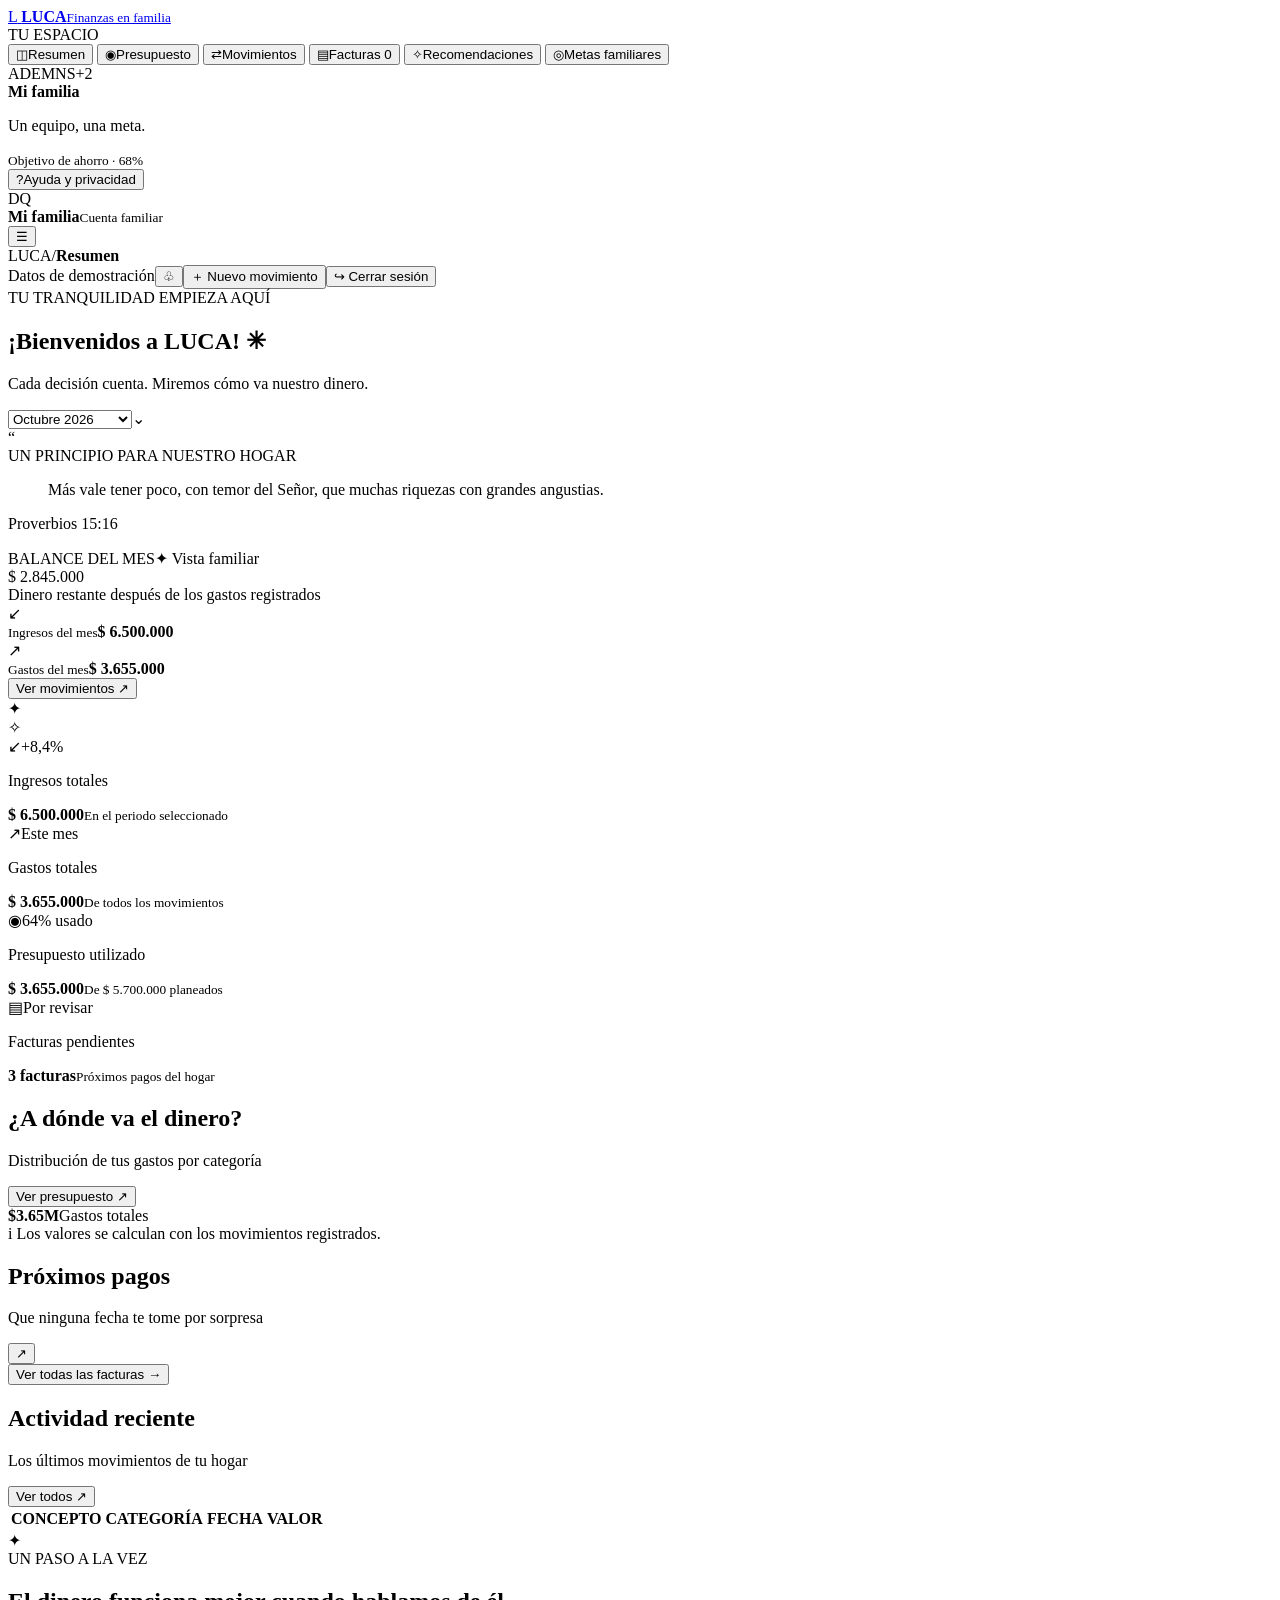
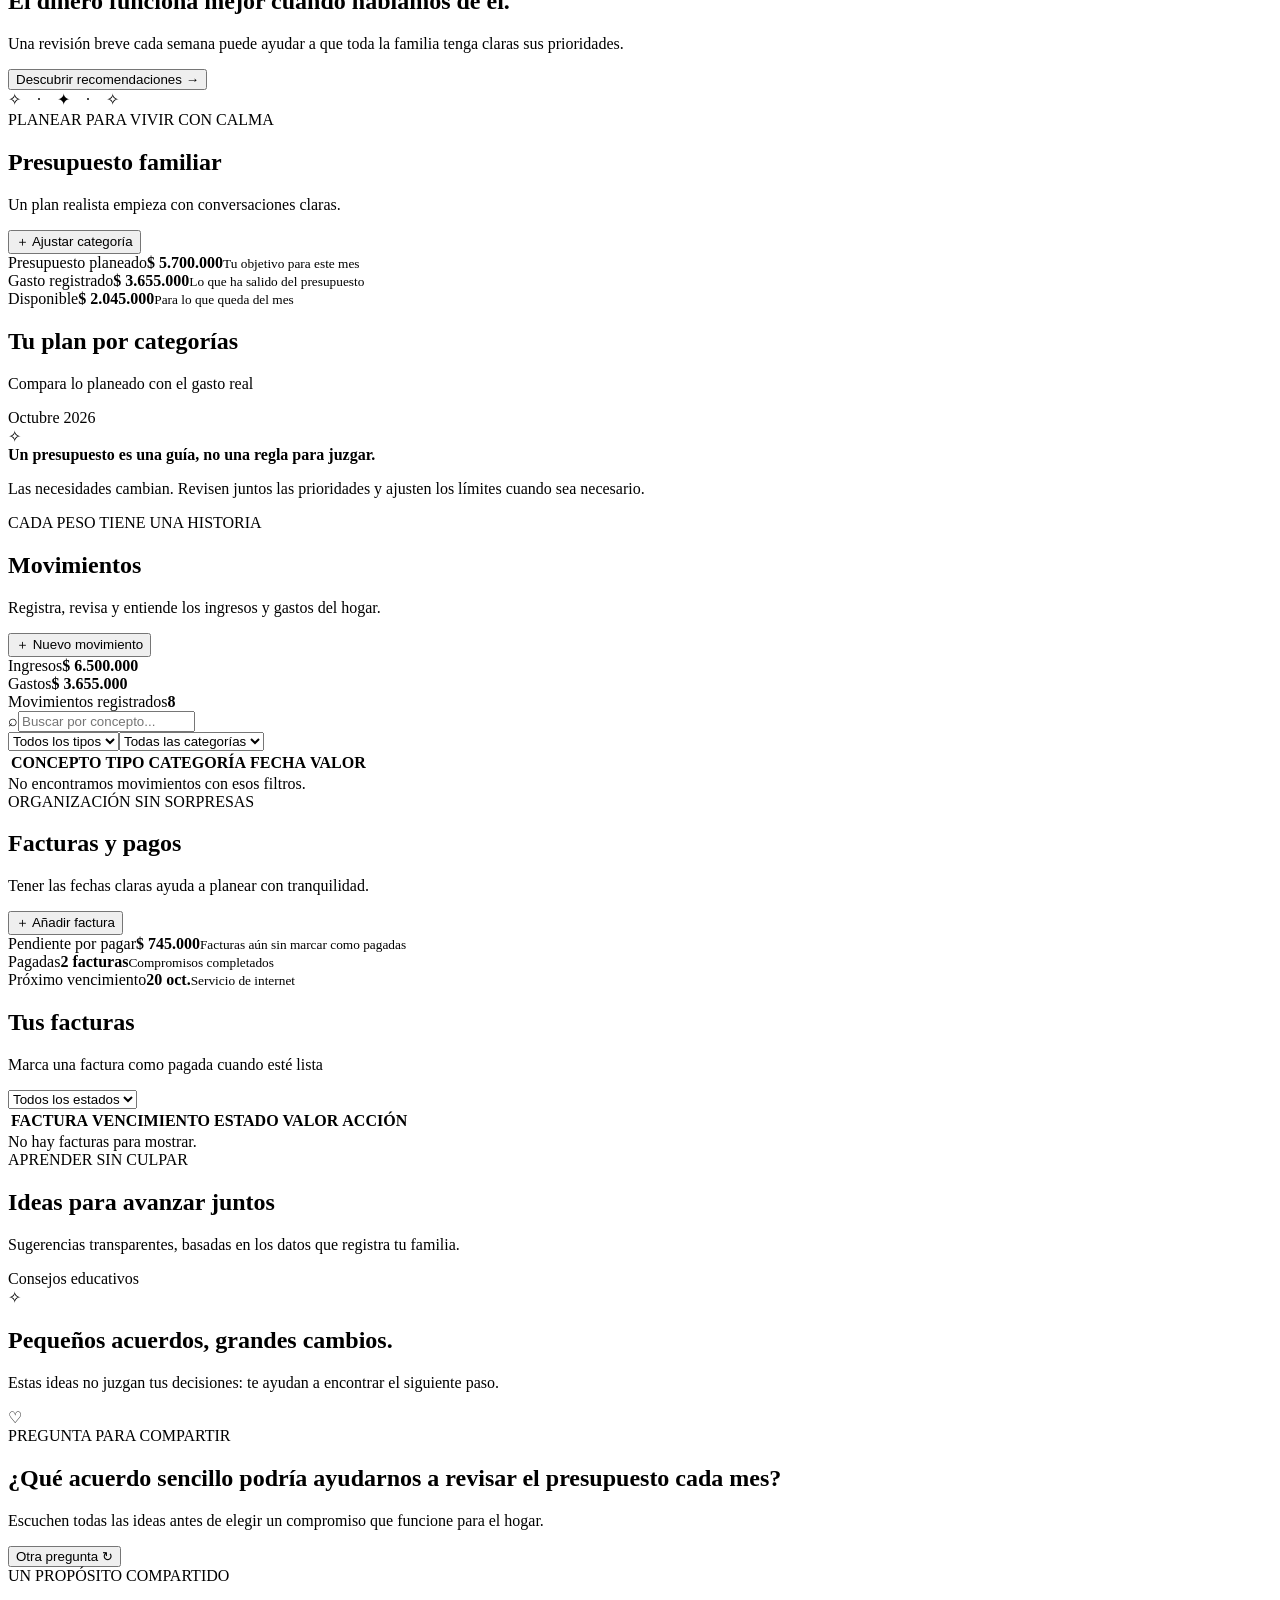
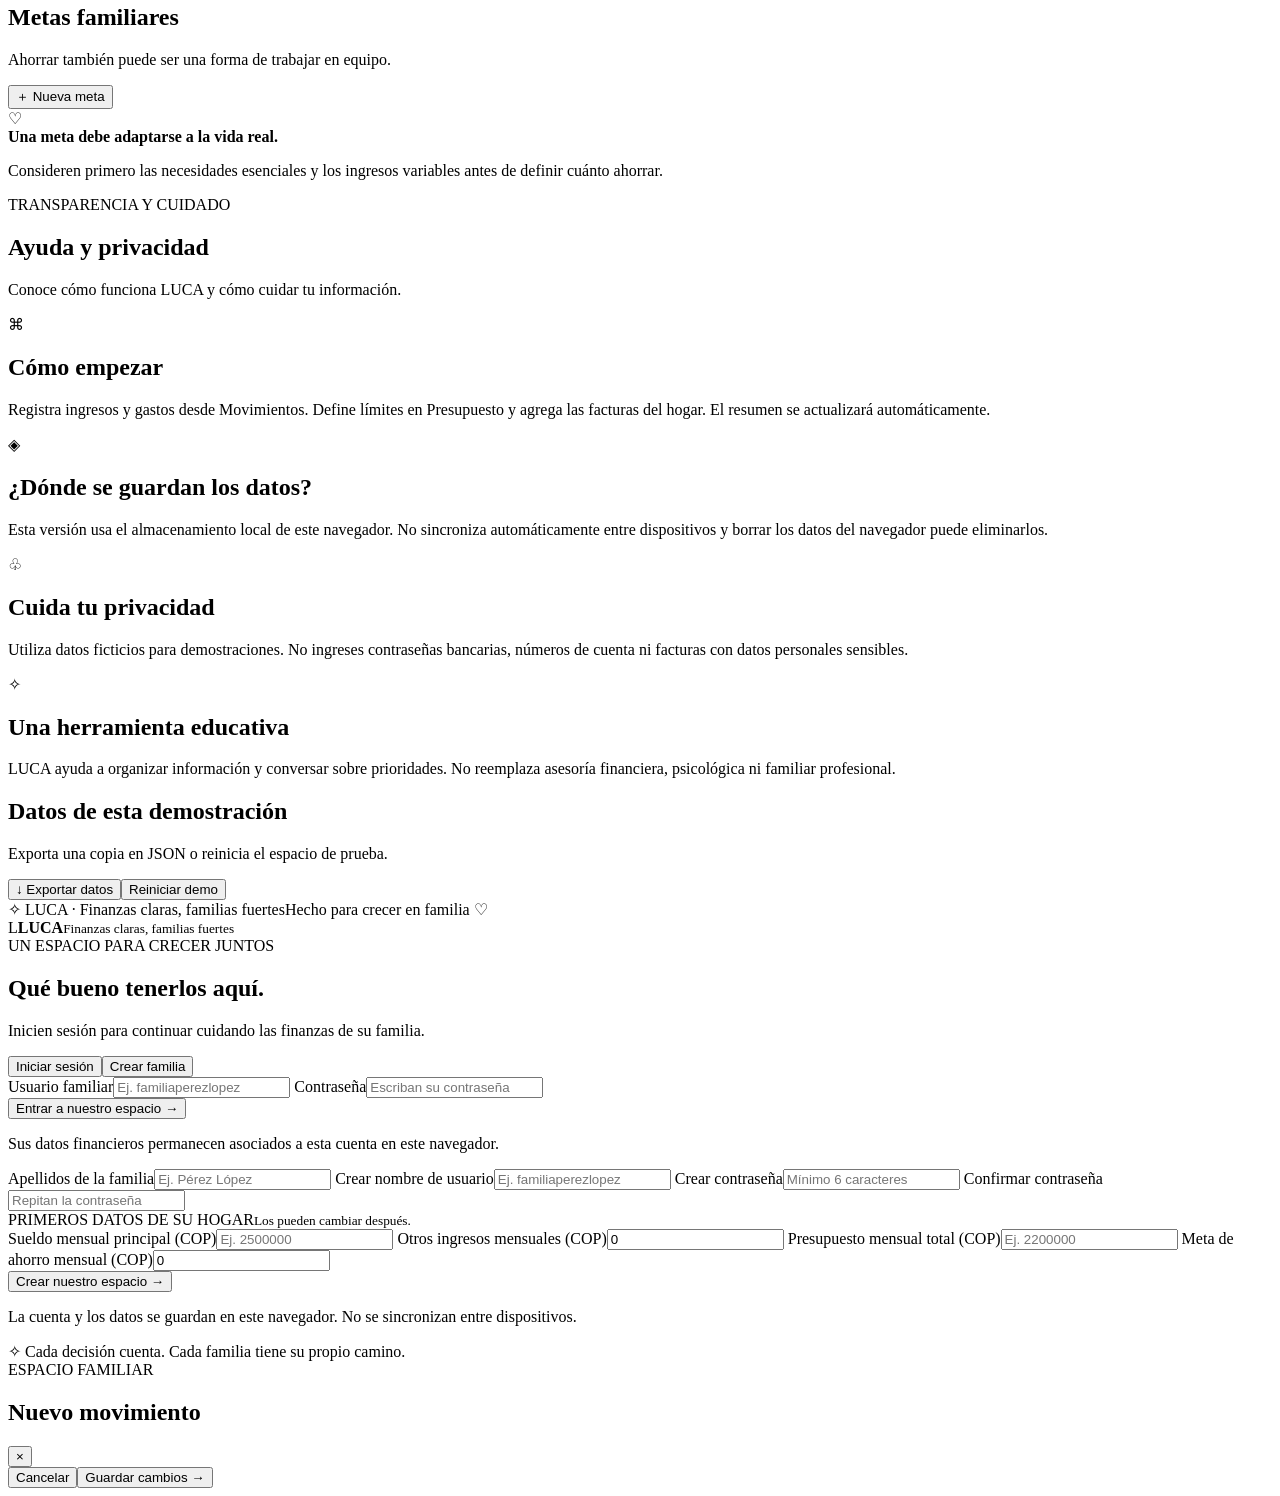
==== index.html @ e67e4f79 "Se movió de lugar el archivo .html" ====
<!doctype html>
<html lang="es">
<head>
  <meta charset="UTF-8">
  <meta name="viewport" content="width=device-width, initial-scale=1.0">
  <meta name="theme-color" content="#071521">
  <title>LUCA — Finanzas claras, familias fuertes</title>
  <link rel="preconnect" href="https://fonts.googleapis.com">
  <link rel="preconnect" href="https://fonts.gstatic.com" crossorigin>
  <link href="https://fonts.googleapis.com/css2?family=DM+Sans:wght@400;500;600;700&family=Manrope:wght@400;500;600;700;800&display=swap" rel="stylesheet">
  <link rel="stylesheet" href="styles/styles.css">
</head>
<body>
  <div class="ambient ambient-one"></div><div class="ambient ambient-two"></div>
  <div class="app-shell">
    <aside class="sidebar" id="sidebar">
      <a class="brand" href="#" aria-label="LUCA inicio">
        <span class="brand-mark"><span class="brand-orbit"></span><span class="brand-core">L</span></span>
        <span class="brand-copy"><strong>LUCA</strong><small>Finanzas en familia</small></span>
      </a>
      <div class="workspace-label">TU ESPACIO</div>
      <nav class="navigation" aria-label="Navegación principal">
        <button class="nav-item active" data-view="dashboard"><span class="nav-icon">◫</span>Resumen <span class="nav-active-dot"></span></button>
        <button class="nav-item" data-view="budget"><span class="nav-icon">◉</span>Presupuesto</button>
        <button class="nav-item" data-view="movements"><span class="nav-icon">⇄</span>Movimientos</button>
        <button class="nav-item" data-view="bills"><span class="nav-icon">▤</span>Facturas <span class="nav-count" id="billNavCount">0</span></button>
        <button class="nav-item" data-view="insights"><span class="nav-icon">✧</span>Recomendaciones</button>
        <button class="nav-item" data-view="goals"><span class="nav-icon">◎</span>Metas familiares</button>
      </nav>
      <div class="sidebar-bottom">
        <div class="family-card">
          <div class="family-avatars"><span>AD</span><span>EM</span><span>NS</span><span>+2</span></div>
          <strong id="sidebarFamilyName">Mi familia</strong>
          <p>Un equipo, una meta.</p>
          <div class="family-progress"><span></span></div>
          <small>Objetivo de ahorro · 68%</small>
        </div>
        <button class="nav-item help-button" data-view="help"><span class="nav-icon">?</span>Ayuda y privacidad</button>
        <div class="profile-row"><div class="profile-avatar">DQ</div><div class="profile-copy"><strong id="profileFamilyName">Mi familia</strong><small>Cuenta familiar</small></div><span class="online-dot"></span></div>
      </div>
    </aside>

    <main class="main-area">
      <header class="topbar">
        <button class="mobile-menu icon-button" id="mobileMenu" aria-label="Abrir menú">☰</button>
        <div class="breadcrumb"><span>LUCA</span><span class="crumb-slash">/</span><strong id="breadcrumbTitle">Resumen</strong></div>
        <div class="topbar-actions"><span class="demo-pill"><i></i> Datos de demostración</span><button class="icon-button notification-button" id="notificationButton" aria-label="Ver facturas próximas">♧<span></span></button><button class="primary-button top-add" id="quickAdd">＋ Nuevo movimiento</button><button class="logout-button" id="logoutButton" type="button" title="Cerrar sesión">↪ Cerrar sesión</button></div>
      </header>

      <section class="view active-view" id="view-dashboard">
        <div class="welcome-row">
          <div><div class="eyebrow"><span class="eyebrow-line"></span> TU TRANQUILIDAD EMPIEZA AQUÍ</div><h1 id="welcomeHeading">¡Bienvenidos a LUCA! <span class="wave">✳</span></h1><p class="subheading">Cada decisión cuenta. Miremos cómo va nuestro dinero.</p></div>
          <div class="period-picker"><span class="period-dot"></span><select id="monthFilter" aria-label="Seleccionar mes"><option value="2026-10">Octubre 2026</option><option value="2026-09">Septiembre 2026</option><option value="2026-08">Agosto 2026</option></select><span>⌄</span></div>
        </div>
        <article class="verse-card"><div class="verse-mark">“</div><div><span class="verse-label">UN PRINCIPIO PARA NUESTRO HOGAR</span><blockquote>Más vale tener poco, con temor del Señor, que muchas riquezas con grandes angustias.</blockquote><p>Proverbios 15:16</p></div></article>
        <div class="hero-card">
          <div class="hero-grid"></div><div class="hero-content">
            <div class="hero-top"><span class="hero-label"><span class="live-dot"></span> BALANCE DEL MES</span><span class="hero-chip">✦ Vista familiar</span></div>
            <div class="balance-amount" id="heroBalance">$ 2.845.000</div>
            <div class="balance-caption">Dinero restante después de los gastos registrados</div>
            <div class="hero-bottom"><div class="hero-stat"><span class="mini-stat-icon income-icon">↙</span><div><small>Ingresos del mes</small><strong id="heroIncome">$ 6.500.000</strong></div></div><div class="hero-divider"></div><div class="hero-stat"><span class="mini-stat-icon expense-icon">↗</span><div><small>Gastos del mes</small><strong id="heroExpenses">$ 3.655.000</strong></div></div><button class="hero-link" data-goto="movements">Ver movimientos <span>↗</span></button></div>
          </div><div class="hero-decoration"><div class="orb orb-a"></div><div class="orb orb-b"></div><div class="orb orb-c"></div><div class="orbit-ring ring-a"></div><div class="orbit-ring ring-b"></div><div class="hero-spark spark-a">✦</div><div class="hero-spark spark-b">✧</div></div>
        </div>
        <div class="metric-grid">
          <article class="metric-card"><div class="metric-top"><span class="metric-icon mint">↙</span><span class="metric-trend positive">+8,4%</span></div><p>Ingresos totales</p><strong id="metricIncome">$ 6.500.000</strong><small>En el periodo seleccionado</small><div class="mini-bars bars-income"><i></i><i></i><i></i><i></i><i></i><i></i><i></i><i></i><i></i><i></i><i></i><i></i></div></article>
          <article class="metric-card"><div class="metric-top"><span class="metric-icon coral">↗</span><span class="metric-trend neutral">Este mes</span></div><p>Gastos totales</p><strong id="metricExpenses">$ 3.655.000</strong><small>De todos los movimientos</small><div class="mini-bars bars-expense"><i></i><i></i><i></i><i></i><i></i><i></i><i></i><i></i><i></i><i></i><i></i><i></i></div></article>
          <article class="metric-card"><div class="metric-top"><span class="metric-icon blue">◉</span><span class="metric-trend positive" id="budgetTrend">64% usado</span></div><p>Presupuesto utilizado</p><strong id="metricBudget">$ 3.655.000</strong><small id="budgetSub">De $ 5.700.000 planeados</small><div class="metric-progress"><span id="budgetProgress"></span></div></article>
          <article class="metric-card"><div class="metric-top"><span class="metric-icon violet">▤</span><span class="metric-trend warning" id="billTrend">Por revisar</span></div><p>Facturas pendientes</p><strong id="metricBills">3 facturas</strong><small id="billSub">Próximos pagos del hogar</small><div class="bill-mini-dots"><i></i><i></i><i></i><i></i><i></i><i></i><i></i><i></i><i></i></div></article>
        </div>
        <div class="content-grid">
          <article class="panel spending-panel"><div class="panel-heading"><div><h2>¿A dónde va el dinero?</h2><p>Distribución de tus gastos por categoría</p></div><button class="text-button" data-goto="budget">Ver presupuesto <span>↗</span></button></div><div class="spending-content"><div class="donut-wrap"><div class="donut-chart" id="donutChart"><div class="donut-hole"><strong id="donutTotal">$3.65M</strong><span>Gastos totales</span></div></div></div><div class="legend-list" id="categoryLegend"></div></div><div class="panel-footnote"><span class="info-dot">i</span> Los valores se calculan con los movimientos registrados.</div></article>
          <article class="panel bills-panel"><div class="panel-heading"><div><h2>Próximos pagos</h2><p>Que ninguna fecha te tome por sorpresa</p></div><button class="round-arrow" data-goto="bills" aria-label="Ver facturas">↗</button></div><div id="upcomingBills" class="upcoming-list"></div><button class="outline-button full-button" data-goto="bills">Ver todas las facturas <span>→</span></button></article>
        </div>
        <div class="content-grid lower-grid">
          <article class="panel activity-panel"><div class="panel-heading"><div><h2>Actividad reciente</h2><p>Los últimos movimientos de tu hogar</p></div><button class="text-button" data-goto="movements">Ver todos <span>↗</span></button></div><div class="table-wrap"><table><thead><tr><th>CONCEPTO</th><th>CATEGORÍA</th><th>FECHA</th><th class="align-right">VALOR</th></tr></thead><tbody id="recentMovements"></tbody></table></div></article>
          <article class="panel insight-teaser"><div class="insight-orb">✦</div><div class="eyebrow">UN PASO A LA VEZ</div><h2>El dinero funciona mejor cuando hablamos de él.</h2><p id="teaserText">Una revisión breve cada semana puede ayudar a que toda la familia tenga claras sus prioridades.</p><button class="primary-button" data-goto="insights">Descubrir recomendaciones <span>→</span></button><div class="teaser-stars">✧　·　✦　·　✧</div></article>
        </div>
      </section>

      <section class="view" id="view-budget">
        <div class="page-heading"><div><div class="eyebrow"><span class="eyebrow-line"></span> PLANEAR PARA VIVIR CON CALMA</div><h1>Presupuesto familiar</h1><p class="subheading">Un plan realista empieza con conversaciones claras.</p></div><button class="primary-button" id="addBudgetButton">＋ Ajustar categoría</button></div>
        <div class="budget-summary-grid"><article class="summary-tile"><span>Presupuesto planeado</span><strong id="budgetTotalLarge">$ 5.700.000</strong><small>Tu objetivo para este mes</small></article><article class="summary-tile"><span>Gasto registrado</span><strong id="budgetSpentLarge">$ 3.655.000</strong><small>Lo que ha salido del presupuesto</small></article><article class="summary-tile"><span>Disponible</span><strong class="text-mint" id="budgetRemainingLarge">$ 2.045.000</strong><small>Para lo que queda del mes</small></article></div>
        <article class="panel budget-detail-panel"><div class="panel-heading"><div><h2>Tu plan por categorías</h2><p>Compara lo planeado con el gasto real</p></div><span class="soft-badge">Octubre 2026</span></div><div id="budgetCategories" class="budget-category-list"></div></article>
        <article class="gentle-note"><span class="note-icon">✧</span><div><strong>Un presupuesto es una guía, no una regla para juzgar.</strong><p>Las necesidades cambian. Revisen juntos las prioridades y ajusten los límites cuando sea necesario.</p></div></article>
      </section>

      <section class="view" id="view-movements">
        <div class="page-heading"><div><div class="eyebrow"><span class="eyebrow-line"></span> CADA PESO TIENE UNA HISTORIA</div><h1>Movimientos</h1><p class="subheading">Registra, revisa y entiende los ingresos y gastos del hogar.</p></div><button class="primary-button" id="addMovementButton">＋ Nuevo movimiento</button></div>
        <div class="movement-summary"><div><span>Ingresos</span><strong class="text-mint" id="movementIncome">$ 6.500.000</strong></div><div><span>Gastos</span><strong id="movementExpenses">$ 3.655.000</strong></div><div><span>Movimientos registrados</span><strong id="movementCount">8</strong></div></div>
        <article class="panel movement-panel"><div class="filter-row"><div class="search-box"><span>⌕</span><input id="movementSearch" type="search" placeholder="Buscar por concepto..." aria-label="Buscar movimientos"></div><select id="typeFilter" class="filter-select"><option value="all">Todos los tipos</option><option value="ingreso">Ingresos</option><option value="gasto">Gastos</option></select><select id="categoryFilter" class="filter-select"><option value="all">Todas las categorías</option></select></div><div class="table-wrap"><table class="full-table"><thead><tr><th>CONCEPTO</th><th>TIPO</th><th>CATEGORÍA</th><th>FECHA</th><th class="align-right">VALOR</th><th></th></tr></thead><tbody id="allMovements"></tbody></table></div><div class="empty-state hidden" id="movementEmpty">No encontramos movimientos con esos filtros.</div></article>
      </section>

      <section class="view" id="view-bills">
        <div class="page-heading"><div><div class="eyebrow"><span class="eyebrow-line"></span> ORGANIZACIÓN SIN SORPRESAS</div><h1>Facturas y pagos</h1><p class="subheading">Tener las fechas claras ayuda a planear con tranquilidad.</p></div><button class="primary-button" id="addBillButton">＋ Añadir factura</button></div>
        <div class="bill-summary-grid"><article class="summary-tile"><span>Pendiente por pagar</span><strong id="pendingAmount">$ 745.000</strong><small>Facturas aún sin marcar como pagadas</small></article><article class="summary-tile"><span>Pagadas</span><strong id="paidCount">2 facturas</strong><small>Compromisos completados</small></article><article class="summary-tile"><span>Próximo vencimiento</span><strong id="nextDue">20 oct.</strong><small id="nextDueName">Servicio de internet</small></article></div>
        <article class="panel"><div class="panel-heading"><div><h2>Tus facturas</h2><p>Marca una factura como pagada cuando esté lista</p></div><select class="filter-select" id="billFilter"><option value="all">Todos los estados</option><option value="pendiente">Pendientes</option><option value="pagada">Pagadas</option></select></div><div class="table-wrap"><table class="full-table"><thead><tr><th>FACTURA</th><th>VENCIMIENTO</th><th>ESTADO</th><th class="align-right">VALOR</th><th>ACCIÓN</th></tr></thead><tbody id="allBills"></tbody></table></div><div class="empty-state hidden" id="billEmpty">No hay facturas para mostrar.</div></article>
      </section>

      <section class="view" id="view-insights">
        <div class="page-heading"><div><div class="eyebrow"><span class="eyebrow-line"></span> APRENDER SIN CULPAR</div><h1>Ideas para avanzar juntos</h1><p class="subheading">Sugerencias transparentes, basadas en los datos que registra tu familia.</p></div><span class="soft-badge">Consejos educativos</span></div>
        <div class="insights-intro"><div class="insight-sun">✧</div><div><h2>Pequeños acuerdos, grandes cambios.</h2><p>Estas ideas no juzgan tus decisiones: te ayudan a encontrar el siguiente paso.</p></div></div><div id="insightsList" class="insights-grid"></div>
        <div class="conversation-card"><div class="conversation-icon">♡</div><div><span class="eyebrow">PREGUNTA PARA COMPARTIR</span><h2>¿Qué acuerdo sencillo podría ayudarnos a revisar el presupuesto cada mes?</h2><p>Escuchen todas las ideas antes de elegir un compromiso que funcione para el hogar.</p></div><button class="outline-button" id="newQuestion">Otra pregunta ↻</button></div>
      </section>

      <section class="view" id="view-goals">
        <div class="page-heading"><div><div class="eyebrow"><span class="eyebrow-line"></span> UN PROPÓSITO COMPARTIDO</div><h1>Metas familiares</h1><p class="subheading">Ahorrar también puede ser una forma de trabajar en equipo.</p></div><button class="primary-button" id="addGoalButton">＋ Nueva meta</button></div>
        <div id="goalsGrid" class="goals-grid"></div><div class="gentle-note"><span class="note-icon">♡</span><div><strong>Una meta debe adaptarse a la vida real.</strong><p>Consideren primero las necesidades esenciales y los ingresos variables antes de definir cuánto ahorrar.</p></div></div>
      </section>

      <section class="view" id="view-help">
        <div class="page-heading"><div><div class="eyebrow"><span class="eyebrow-line"></span> TRANSPARENCIA Y CUIDADO</div><h1>Ayuda y privacidad</h1><p class="subheading">Conoce cómo funciona LUCA y cómo cuidar tu información.</p></div></div>
        <div class="help-grid"><article class="panel help-card"><span class="help-icon">⌘</span><h2>Cómo empezar</h2><p>Registra ingresos y gastos desde Movimientos. Define límites en Presupuesto y agrega las facturas del hogar. El resumen se actualizará automáticamente.</p></article><article class="panel help-card"><span class="help-icon">◈</span><h2>¿Dónde se guardan los datos?</h2><p>Esta versión usa el almacenamiento local de este navegador. No sincroniza automáticamente entre dispositivos y borrar los datos del navegador puede eliminarlos.</p></article><article class="panel help-card"><span class="help-icon">♧</span><h2>Cuida tu privacidad</h2><p>Utiliza datos ficticios para demostraciones. No ingreses contraseñas bancarias, números de cuenta ni facturas con datos personales sensibles.</p></article><article class="panel help-card"><span class="help-icon">✧</span><h2>Una herramienta educativa</h2><p>LUCA ayuda a organizar información y conversar sobre prioridades. No reemplaza asesoría financiera, psicológica ni familiar profesional.</p></article></div>
        <article class="panel data-tools"><div><h2>Datos de esta demostración</h2><p>Exporta una copia en JSON o reinicia el espacio de prueba.</p></div><div class="data-buttons"><button class="outline-button" id="exportData">↓ Exportar datos</button><button class="danger-button" id="resetData">Reiniciar demo</button></div></article>
      </section>

      <footer class="app-footer"><span>✧ LUCA <span class="footer-muted">· Finanzas claras, familias fuertes</span></span><span>Hecho para crecer en familia <span class="footer-heart">♡</span></span></footer>
    </main>
  </div>

  <section class="auth-screen" id="authScreen" aria-label="Acceso a LUCA">
    <div class="auth-glow auth-glow-one"></div><div class="auth-glow auth-glow-two"></div>
    <div class="auth-brand"><span class="brand-mark"><span class="brand-orbit"></span><span class="brand-core">L</span></span><span><strong>LUCA</strong><small>Finanzas claras, familias fuertes</small></span></div>
    <div class="auth-card">
      <div class="auth-kicker"><span class="live-dot"></span> UN ESPACIO PARA CRECER JUNTOS</div>
      <div class="auth-heading"><h1 id="authTitle">Qué bueno tenerlos aquí.</h1><p id="authSubtitle">Inicien sesión para continuar cuidando las finanzas de su familia.</p></div>
      <div class="auth-tabs"><button type="button" class="auth-tab active" id="showLogin">Iniciar sesión</button><button type="button" class="auth-tab" id="showRegister">Crear familia</button></div>
      <form id="loginForm" class="auth-form">
        <label for="loginUser">Usuario familiar</label><input id="loginUser" name="username" autocomplete="username" placeholder="Ej. familiaperezlopez" required>
        <label for="loginPassword">Contraseña</label><input id="loginPassword" name="password" type="password" autocomplete="current-password" placeholder="Escriban su contraseña" required>
        <div class="auth-error" id="loginError" role="alert"></div><button class="primary-button auth-submit" type="submit">Entrar a nuestro espacio <span>→</span></button>
        <p class="auth-footnote">Sus datos financieros permanecen asociados a esta cuenta en este navegador.</p>
      </form>
      <form id="registerForm" class="auth-form hidden">
        <label for="familyLastNames">Apellidos de la familia</label><input id="familyLastNames" name="lastNames" maxlength="70" placeholder="Ej. Pérez López" required>
        <label for="registerUser">Crear nombre de usuario</label><input id="registerUser" name="username" minlength="3" maxlength="30" autocomplete="username" placeholder="Ej. familiaperezlopez" required>
        <label for="registerPassword">Crear contraseña</label><input id="registerPassword" name="password" type="password" minlength="6" autocomplete="new-password" placeholder="Mínimo 6 caracteres" required>
        <label for="registerPasswordConfirm">Confirmar contraseña</label><input id="registerPasswordConfirm" name="passwordConfirm" type="password" minlength="6" autocomplete="new-password" placeholder="Repitan la contraseña" required>
        <div class="setup-divider"><span>PRIMEROS DATOS DE SU HOGAR</span><small>Los pueden cambiar después.</small></div>
        <label for="setupSalary">Sueldo mensual principal (COP)</label><input id="setupSalary" name="salary" type="number" min="0" step="1000" placeholder="Ej. 2500000" required>
        <label for="setupOtherIncome">Otros ingresos mensuales (COP)</label><input id="setupOtherIncome" name="otherIncome" type="number" min="0" step="1000" placeholder="Si no tienen, escriban 0" value="0" required>
        <label for="setupBudget">Presupuesto mensual total (COP)</label><input id="setupBudget" name="budgetTotal" type="number" min="0" step="1000" placeholder="Ej. 2200000" required>
        <label for="setupSavings">Meta de ahorro mensual (COP)</label><input id="setupSavings" name="savingsGoal" type="number" min="0" step="1000" placeholder="Ej. 200000" value="0" required>
        <div class="auth-error" id="registerError" role="alert"></div><button class="primary-button auth-submit" type="submit">Crear nuestro espacio <span>→</span></button>
        <p class="auth-footnote">La cuenta y los datos se guardan en este navegador. No se sincronizan entre dispositivos.</p>
      </form>
    </div>
    <div class="auth-bottom"><span>✧</span> Cada decisión cuenta. Cada familia tiene su propio camino.</div>
  </section>
  <div class="modal-backdrop hidden" id="modalBackdrop">
    <section class="modal" role="dialog" aria-modal="true" aria-labelledby="modalTitle"><div class="modal-head"><div><span class="eyebrow"><span class="eyebrow-line"></span> ESPACIO FAMILIAR</span><h2 id="modalTitle">Nuevo movimiento</h2></div><button class="icon-button modal-close" id="modalClose" aria-label="Cerrar">×</button></div><form id="entryForm"><div id="modalFields" class="modal-fields"></div><div class="modal-actions"><button type="button" class="outline-button" id="modalCancel">Cancelar</button><button type="submit" class="primary-button">Guardar cambios <span>→</span></button></div></form></section>
  </div>
  <div class="toast" id="toast" role="status"></div>
  <script src="app/js.js"></script>
</body>
</html>
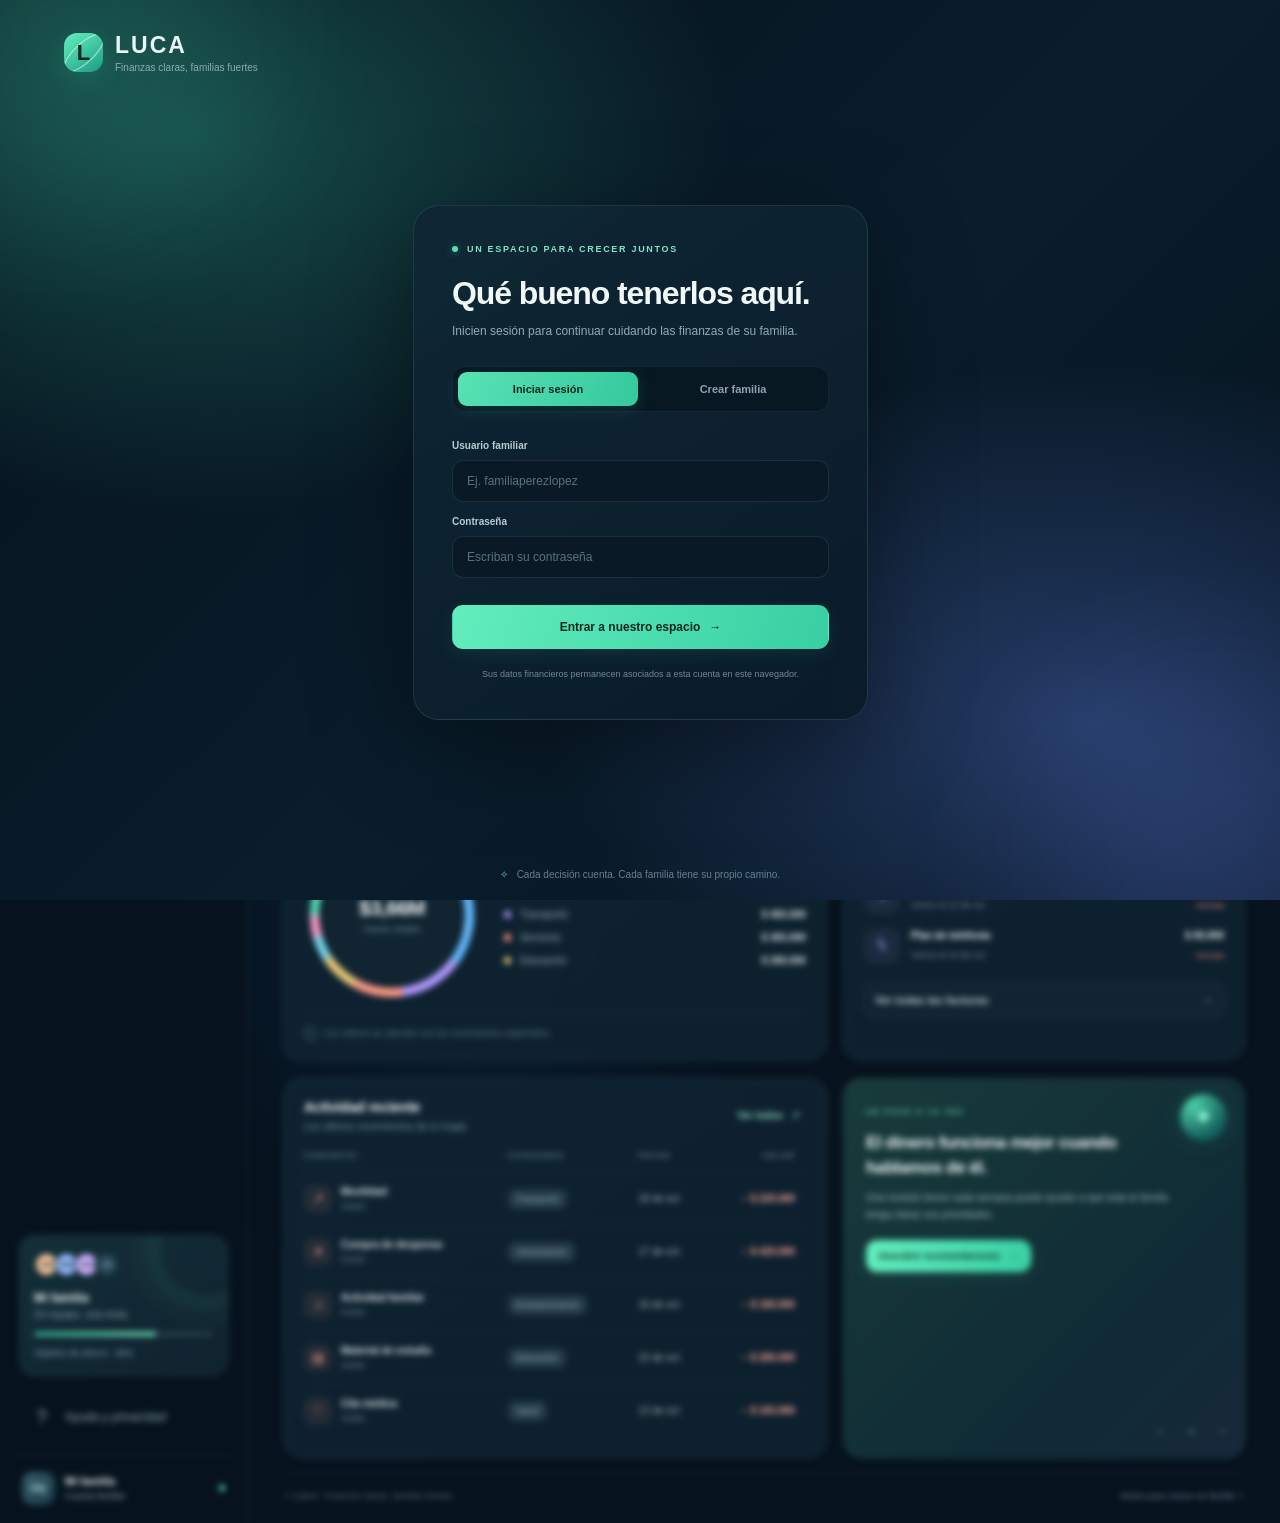
==== commit 66f734b0: "Se cambió el nombre de la carpeta raíz" ====
--- a/index.html
+++ b/index.html
@@ -8,7 +8,7 @@
   <link rel="preconnect" href="https://fonts.googleapis.com">
   <link rel="preconnect" href="https://fonts.gstatic.com" crossorigin>
   <link href="https://fonts.googleapis.com/css2?family=DM+Sans:wght@400;500;600;700&family=Manrope:wght@400;500;600;700;800&display=swap" rel="stylesheet">
-  <link rel="stylesheet" href="styles/styles.css">
+  <link rel="stylesheet" href="styles.css">
 </head>
 <body>
   <div class="ambient ambient-one"></div><div class="ambient ambient-two"></div>
@@ -150,6 +150,6 @@
     <section class="modal" role="dialog" aria-modal="true" aria-labelledby="modalTitle"><div class="modal-head"><div><span class="eyebrow"><span class="eyebrow-line"></span> ESPACIO FAMILIAR</span><h2 id="modalTitle">Nuevo movimiento</h2></div><button class="icon-button modal-close" id="modalClose" aria-label="Cerrar">×</button></div><form id="entryForm"><div id="modalFields" class="modal-fields"></div><div class="modal-actions"><button type="button" class="outline-button" id="modalCancel">Cancelar</button><button type="submit" class="primary-button">Guardar cambios <span>→</span></button></div></form></section>
   </div>
   <div class="toast" id="toast" role="status"></div>
-  <script src="app/js.js"></script>
+  <script src="js.js"></script>
 </body>
 </html>
--- a/styles.css
+++ b/styles.css
@@ -0,0 +1,39 @@
+ :root {
+  --bg:#07131e; --bg-soft:#0b1b29; --panel:rgba(15,32,46,.84); --panel-solid:#102333;
+  --line:rgba(180,213,228,.105); --text:#f1f7f8; --muted:#8da4b3; --muted2:#607988;
+  --mint:#55e0b2; --mint-dark:#1da981; --blue:#67b8ff; --coral:#ff907f; --violet:#b9a0ff;
+  --font:'DM Sans',sans-serif; --display:'Manrope',sans-serif; --radius:22px;
+}
+*{box-sizing:border-box} html{scroll-behavior:smooth} body{margin:0;background:var(--bg);color:var(--text);font-family:var(--font);font-size:14px;min-height:100vh;overflow-x:hidden}
+button,input,select{font:inherit} button{cursor:pointer} button:focus-visible,input:focus-visible,select:focus-visible{outline:2px solid var(--mint);outline-offset:3px}
+.ambient{position:fixed;pointer-events:none;z-index:-1;filter:blur(90px);opacity:.13;border-radius:50%}.ambient-one{width:480px;height:480px;background:#087f68;top:-220px;right:5%}.ambient-two{width:420px;height:420px;background:#225ba2;bottom:-250px;left:20%}
+.app-shell{display:flex;min-height:100vh}.sidebar{width:248px;flex:0 0 248px;position:fixed;inset:0 auto 0 0;z-index:20;background:rgba(7,20,31,.93);backdrop-filter:blur(24px);border-right:1px solid var(--line);padding:27px 17px 18px;display:flex;flex-direction:column}
+.brand{display:flex;align-items:center;gap:12px;text-decoration:none;color:var(--text);padding:0 8px 35px}.brand-mark{height:39px;width:39px;border-radius:13px;display:grid;place-items:center;position:relative;background:linear-gradient(145deg,#65f0c0,#1b9c83);box-shadow:0 7px 26px #27c99a30;overflow:hidden}.brand-core{font-family:var(--display);font-weight:800;font-size:22px;color:#06251f;z-index:1}.brand-orbit{position:absolute;width:52px;height:20px;border:1px solid #e1fff0a8;border-radius:50%;transform:rotate(-43deg)}.brand-copy{display:flex;flex-direction:column;gap:2px}.brand-copy strong{font:800 21px var(--display);letter-spacing:2px}.brand-copy small{font-size:10px;color:var(--muted);letter-spacing:.25px}
+.workspace-label{font-size:9px;font-weight:700;letter-spacing:1.8px;color:#5d7786;padding:0 13px 13px}.navigation{display:flex;flex-direction:column;gap:5px}.nav-item{position:relative;display:flex;align-items:center;gap:13px;width:100%;border:1px solid transparent;border-radius:12px;background:transparent;color:#8da4b3;padding:12px 13px;text-align:left;font-size:12px;transition:background .25s,color .25s,border-color .25s,transform .25s}.nav-item:hover{background:#102636;color:#eaf8f5;transform:translateX(2px)}.nav-item.active{background:linear-gradient(100deg,#183c3b,#122b35);border-color:#4ddbb426;color:#75edc5;box-shadow:inset 3px 0 #50dfb2}.nav-icon{font-size:19px;width:21px;text-align:center;color:currentColor}.nav-active-dot{margin-left:auto;width:5px;height:5px;background:var(--mint);border-radius:50%;box-shadow:0 0 12px var(--mint)}.nav-count{margin-left:auto;font-size:10px;background:#233b49;padding:3px 7px;border-radius:7px;color:#b7cbd4}.sidebar-bottom{margin-top:auto}.family-card{margin:0 2px 17px;padding:16px 14px;border:1px solid #b0e9db15;border-radius:16px;background:linear-gradient(145deg,#132f39,#10222f);position:relative;overflow:hidden}.family-card:after{content:"";position:absolute;right:-25px;top:-32px;width:90px;height:90px;border:1px solid #70e8c318;border-radius:50%;box-shadow:0 0 0 15px #70e8c308,0 0 0 30px #70e8c305}.family-avatars{display:flex;margin-bottom:12px}.family-avatars span{height:25px;width:25px;border-radius:50%;display:grid;place-items:center;font-size:8px;font-weight:700;color:#0b2725;background:#75dfbf;border:2px solid #132f39;margin-left:-5px}.family-avatars span:first-child{margin-left:0;background:#f2c49d}.family-avatars span:nth-child(2){background:#9bbdff}.family-avatars span:nth-child(3){background:#d4b4ff}.family-avatars span:last-child{background:#244653;color:#c2d7df}.family-card strong{font-size:12px}.family-card p{margin:4px 0 12px;font-size:10px;color:var(--muted)}.family-progress{height:4px;border-radius:10px;background:#29444d;overflow:hidden;margin-bottom:7px}.family-progress span{display:block;width:68%;height:100%;background:linear-gradient(90deg,#35bd99,#7ef2c9);border-radius:10px}.family-card small{font-size:9px;color:#8ba7b4}.help-button{margin-bottom:13px}.profile-row{border-top:1px solid var(--line);padding:17px 5px 0;display:flex;align-items:center;gap:10px}.profile-avatar{height:33px;width:33px;border-radius:11px;display:grid;place-items:center;background:linear-gradient(135deg,#355a6b,#193c4b);color:#bce9e0;font-size:10px;font-weight:700}.profile-copy{display:flex;flex-direction:column;gap:4px;min-width:0}.profile-copy strong{font-size:11px}.profile-copy small{font-size:9px;color:var(--muted);white-space:nowrap}.online-dot{height:6px;width:6px;border-radius:50%;background:var(--mint);margin-left:auto}
+.main-area{margin-left:248px;width:calc(100% - 248px);min-width:0;padding:0 35px;max-width:1800px}.topbar{height:78px;border-bottom:1px solid var(--line);display:flex;align-items:center;justify-content:space-between;gap:15px}.breadcrumb{display:flex;align-items:center;gap:10px;font-size:11px;color:#6f8998}.breadcrumb strong{color:#dce8ec;font-weight:600}.crumb-slash{color:#38505e}.topbar-actions{display:flex;align-items:center;gap:12px}.demo-pill{font-size:10px;color:#a7c3cb;padding:8px 11px;border:1px solid #8db5c51b;background:#0e2330;border-radius:30px;display:flex;align-items:center;gap:7px}.demo-pill i,.live-dot{height:6px;width:6px;display:inline-block;border-radius:50%;background:var(--mint);box-shadow:0 0 9px #55e0b277}.icon-button{border:1px solid var(--line);background:#102332;color:#b2c6cf;width:36px;height:36px;border-radius:11px;font-size:17px;display:grid;place-items:center;transition:.2s}.icon-button:hover{border-color:#55e0b255;color:var(--mint);background:#15303c}.notification-button{position:relative}.notification-button span{position:absolute;width:5px;height:5px;top:8px;right:8px;background:var(--coral);border-radius:50%}.primary-button,.outline-button,.danger-button{border-radius:11px;padding:11px 15px;font-size:11px;font-weight:700;display:inline-flex;align-items:center;justify-content:center;gap:9px;transition:transform .2s,box-shadow .2s,background .2s;border:1px solid transparent;white-space:nowrap}.primary-button{background:linear-gradient(110deg,#63edbd,#38cfa3);color:#06271f;box-shadow:0 5px 18px #42d5a51c}.primary-button:hover{transform:translateY(-2px);box-shadow:0 9px 25px #42d5a532}.outline-button{background:#102432;border-color:#c2dce21a;color:#c0d2d9}.outline-button:hover{border-color:#56dcb75a;color:var(--mint)}.danger-button{background:#42232b;border-color:#ff887f25;color:#ffaaa1}.danger-button:hover{background:#572933}.text-button{border:0;background:none;color:#8bdcc3;font-size:10px;font-weight:600;padding:7px}.text-button span{margin-left:5px}.round-arrow{border:1px solid #b5d6df20;background:#122b39;color:#8de4c7;width:31px;height:31px;border-radius:10px}
+.view{display:none;padding-top:30px;animation:viewIn .45s cubic-bezier(.2,.8,.2,1) both}.view.active-view{display:block}@keyframes viewIn{from{opacity:0;transform:translateY(9px)}to{opacity:1;transform:translateY(0)}}.welcome-row,.page-heading{display:flex;align-items:center;justify-content:space-between;gap:18px;margin-bottom:23px}.eyebrow{font-size:9px;letter-spacing:1.55px;color:#69c9ad;font-weight:700;display:flex;align-items:center;gap:8px}.eyebrow-line{display:inline-block;width:17px;height:1px;background:#55e0b2}.welcome-row h1,.page-heading h1{font:700 clamp(24px,2.2vw,32px) var(--display);letter-spacing:-1.2px;margin:9px 0 7px}.wave{font-size:22px;color:#74e9c0;display:inline-block;animation:waveGlow 3s ease-in-out infinite}@keyframes waveGlow{0%,100%{opacity:.7;transform:rotate(0)}50%{opacity:1;transform:rotate(20deg)}}.subheading{color:#8fa7b4;margin:0;font-size:12px;line-height:1.6}.period-picker{border:1px solid #c4dce31a;background:#102432;border-radius:11px;padding:10px 12px;display:flex;align-items:center;gap:9px;color:#829ba8;font-size:10px;white-space:nowrap}.period-picker select{appearance:none;background:transparent;border:0;color:#cbdce1;outline:none;cursor:pointer;font-size:10px}.period-picker option,.filter-select option{background:#102432;color:#eff7f7}.period-dot{height:7px;width:7px;border-radius:50%;background:var(--mint)}
+.hero-card{position:relative;min-height:215px;overflow:hidden;border:1px solid #7ee9ca24;border-radius:23px;background:linear-gradient(112deg,#123d3c 0%,#10403e 37%,#153447 74%,#122738 100%);box-shadow:0 18px 50px #00000012}.hero-grid{position:absolute;inset:0;opacity:.15;background-image:linear-gradient(#9cebd515 1px,transparent 1px),linear-gradient(90deg,#9cebd515 1px,transparent 1px);background-size:32px 32px;mask-image:linear-gradient(90deg,black,transparent 78%)}.hero-content{position:relative;z-index:2;padding:24px 28px}.hero-top{display:flex;justify-content:space-between;align-items:center;max-width:620px}.hero-label{font-size:9px;letter-spacing:1.6px;color:#b0d6ce;display:flex;align-items:center;gap:8px}.hero-chip{font-size:9px;border:1px solid #a3e7d31f;background:#d5fff008;color:#b2ddd2;padding:7px 10px;border-radius:20px}.balance-amount{font:700 clamp(31px,3.5vw,44px) var(--display);letter-spacing:-1.5px;margin-top:17px;animation:balanceReveal .8s ease both}.balance-caption{font-size:10px;color:#a1c7c2;margin-top:5px}.hero-bottom{display:flex;align-items:center;gap:18px;margin-top:24px}.hero-stat{display:flex;align-items:center;gap:10px}.mini-stat-icon{height:30px;width:30px;border-radius:10px;display:grid;place-items:center;font-size:16px}.income-icon{background:#65e6b81c;color:#6be8bc}.expense-icon{background:#ffac9b19;color:#ffad9c}.hero-stat div{display:flex;flex-direction:column;gap:5px}.hero-stat small{font-size:9px;color:#9dc3bd}.hero-stat strong{font-size:12px;font-weight:700}.hero-divider{height:28px;width:1px;background:#b8eee52b}.hero-link{margin-left:12px;border:0;background:transparent;color:#91e8ce;font-size:10px;white-space:nowrap}.hero-link span{margin-left:5px}.hero-decoration{position:absolute;right:5%;top:0;width:280px;height:100%;pointer-events:none}.orb{position:absolute;border-radius:50%;filter:drop-shadow(0 0 25px #61e8c425)}.orb-a{width:98px;height:98px;right:60px;top:53px;background:radial-gradient(circle at 30% 25%,#a3ffe1,#36cda5 35%,#167a75 70%,#0d4c53);box-shadow:inset -10px -13px 25px #073f48a6,inset 4px 5px 15px #e4fff65c,0 0 45px #42dbb82e;animation:floatOrb 6s ease-in-out infinite}.orb-b{width:25px;height:25px;right:190px;top:43px;background:radial-gradient(circle at 30% 30%,#e6fff4,#58c9bd 65%,#2a7e83);animation:floatOrb 5s ease-in-out infinite reverse}.orb-c{width:13px;height:13px;right:48px;top:151px;background:#a5ffe3;box-shadow:0 0 22px #78ffcf;animation:floatOrb 4s ease-in-out infinite}.orbit-ring{position:absolute;border:1px solid #a6ffe330;border-radius:50%;transform:rotate(-22deg)}.ring-a{width:225px;height:80px;right:4px;top:61px}.ring-b{width:200px;height:110px;right:18px;top:44px;transform:rotate(48deg);border-color:#b1dfff20}.hero-spark{position:absolute;color:#b1ffe7}.spark-a{right:40px;top:43px;font-size:17px;animation:sparkle 3s infinite}.spark-b{right:205px;top:145px;font-size:22px;animation:sparkle 4s infinite reverse}@keyframes floatOrb{0%,100%{transform:translateY(0)}50%{transform:translateY(-9px)}}@keyframes sparkle{0%,100%{opacity:.35;transform:scale(.8)}50%{opacity:1;transform:scale(1.15)}}@keyframes balanceReveal{from{opacity:0;transform:translateY(8px)}to{opacity:1;transform:translateY(0)}}
+.metric-grid{display:grid;grid-template-columns:repeat(4,minmax(0,1fr));gap:14px;margin-top:17px}.metric-card{background:linear-gradient(145deg,#112636d9,#0d202d);border:1px solid var(--line);border-radius:17px;padding:17px 17px 14px;min-width:0;position:relative;overflow:hidden;transition:transform .25s,border-color .25s}.metric-card:hover{transform:translateY(-3px);border-color:#8ae7ce27}.metric-top{display:flex;align-items:center;justify-content:space-between}.metric-icon{height:32px;width:32px;border-radius:10px;display:grid;place-items:center;font-size:17px}.mint{background:#58e0b31a;color:#6de8be}.coral{background:#ff96801b;color:#ff9d8a}.blue{background:#66b6ff1c;color:#83c5ff}.violet{background:#b59aff1b;color:#c1a9ff}.metric-trend{font-size:9px;padding:5px 7px;border-radius:7px}.positive{color:#70e7bc;background:#3dd3a314}.neutral{color:#a5bdc9;background:#8ca9b714}.warning{color:#ffd09a;background:#ffbe7b14}.metric-card p{font-size:10px;color:#9ab0bb;margin:15px 0 5px}.metric-card>strong{font:700 clamp(17px,1.6vw,22px) var(--display);letter-spacing:-.5px;white-space:nowrap}.metric-card>small{display:block;color:#668291;font-size:9px;margin-top:6px;white-space:nowrap;overflow:hidden;text-overflow:ellipsis}.mini-bars{display:flex;align-items:end;gap:4px;height:18px;margin-top:13px}.mini-bars i{flex:1;border-radius:4px 4px 1px 1px;opacity:.8}.bars-income i{background:#42d2a4}.bars-expense i{background:#ef907d}.mini-bars i:nth-child(1){height:35%}.mini-bars i:nth-child(2){height:50%}.mini-bars i:nth-child(3){height:42%}.mini-bars i:nth-child(4){height:68%}.mini-bars i:nth-child(5){height:47%}.mini-bars i:nth-child(6){height:78%}.mini-bars i:nth-child(7){height:57%}.mini-bars i:nth-child(8){height:90%}.mini-bars i:nth-child(9){height:63%}.mini-bars i:nth-child(10){height:73%}.mini-bars i:nth-child(11){height:55%}.mini-bars i:nth-child(12){height:100%}.metric-progress{height:4px;border-radius:8px;background:#29414e;margin-top:18px;overflow:hidden}.metric-progress span{height:100%;width:64%;display:block;background:linear-gradient(90deg,#48cda5,#87f1ce);border-radius:8px;transition:width .7s}.bill-mini-dots{display:flex;gap:5px;margin-top:17px}.bill-mini-dots i{height:5px;width:5px;border-radius:50%;background:#b39aff}.bill-mini-dots i:nth-child(n+4){opacity:.22}
+.content-grid{display:grid;grid-template-columns:minmax(0,1.15fr) minmax(0,.85fr);gap:16px;margin-top:17px}.panel{background:linear-gradient(145deg,#102433e8,#0d202d);border:1px solid var(--line);border-radius:19px;padding:20px;min-width:0}.panel-heading{display:flex;justify-content:space-between;align-items:center;gap:10px;margin-bottom:19px}.panel-heading h2,.help-card h2,.data-tools h2{font:700 14px var(--display);margin:0 0 6px;letter-spacing:-.25px}.panel-heading p,.data-tools p{font-size:10px;color:#7893a2;margin:0}.spending-content{display:flex;align-items:center;justify-content:space-around;gap:25px;min-height:174px}.donut-wrap{width:175px;max-width:45%;display:grid;place-items:center}.donut-chart{width:164px;height:164px;border-radius:50%;display:grid;place-items:center;position:relative;background:conic-gradient(#52dcb0 0 35%,#64b9ff 35% 57%,#b29aff 57% 74%,#ff9a85 74% 89%,#e9c978 89% 100%);transform:rotate(-90deg);transition:background .5s}.donut-chart:before{content:"";position:absolute;inset:9px;border-radius:50%;background:#102431}.donut-hole{z-index:1;display:flex;align-items:center;flex-direction:column;transform:rotate(90deg);gap:4px}.donut-hole strong{font:700 21px var(--display);letter-spacing:-.7px}.donut-hole span{font-size:9px;color:#7895a4}.legend-list{display:flex;flex-direction:column;gap:12px;flex:1;min-width:0}.legend-item{display:grid;grid-template-columns:8px minmax(0,1fr) auto;align-items:center;gap:8px;font-size:10px}.legend-dot{height:7px;width:7px;border-radius:3px}.legend-name{color:#9eb3bd;overflow:hidden;text-overflow:ellipsis;white-space:nowrap}.legend-value{font-weight:600;color:#e2edf0;white-space:nowrap}.panel-footnote{display:flex;align-items:center;gap:7px;padding-top:14px;margin-top:10px;border-top:1px solid var(--line);font-size:9px;color:#668392}.info-dot{border:1px solid #638292;border-radius:50%;width:13px;height:13px;display:grid;place-items:center;font-size:8px}.upcoming-list{display:flex;flex-direction:column;gap:14px}.upcoming-item{display:flex;align-items:center;gap:11px}.bill-icon{height:36px;width:36px;border-radius:11px;background:#b29aff14;color:#c3afff;display:grid;place-items:center;font-size:17px;flex-shrink:0}.bill-info{flex:1;min-width:0}.bill-info strong{font-size:10px;display:block;margin-bottom:4px}.bill-info small{font-size:9px;color:#7893a1}.bill-value{text-align:right;white-space:nowrap}.bill-value strong{display:block;font-size:10px;margin-bottom:4px}.due-label{font-size:8px;color:#ffc58b}.due-label.soon{color:#ff968b}.full-button{width:100%;margin-top:19px;padding:10px}.full-button span{margin-left:auto}.lower-grid{margin-bottom:15px}.activity-panel{overflow:hidden}.table-wrap{overflow-x:auto;width:100%}table{border-collapse:collapse;width:100%;text-align:left;white-space:nowrap}th{font-size:8px;letter-spacing:1px;color:#688594;font-weight:700;padding:0 11px 12px}td{padding:12px 11px;border-top:1px solid #9fc6d00c;font-size:10px;color:#a7bbc4}td:first-child{padding-left:0}th:first-child{padding-left:0}.align-right{text-align:right}.movement-name{display:flex;align-items:center;gap:9px}.movement-icon{height:28px;width:28px;border-radius:9px;display:grid;place-items:center;font-size:13px;flex-shrink:0}.movement-name strong{display:block;color:#dce8ec;font-size:10px;font-weight:600}.movement-name small{display:block;font-size:9px;color:#6e8a99;margin-top:4px}.category-pill{font-size:9px;color:#a2b9c4;background:#243b48;padding:5px 8px;border-radius:7px}.amount-positive{color:#69e1b8;font-weight:700}.amount-negative{color:#ffab9a;font-weight:600}.insight-teaser{position:relative;overflow:hidden;background:linear-gradient(135deg,#183b3a,#102b36 68%,#17283a);border-color:#78e7c51c;padding:22px}.insight-orb{position:absolute;right:17px;top:15px;width:47px;height:47px;border-radius:50%;display:grid;place-items:center;font-size:23px;color:#9bffda;background:radial-gradient(circle at 30% 25%,#4dcfa7,#145d5c 70%);box-shadow:0 0 30px #48d9a71d}.insight-teaser .eyebrow{margin-top:6px;font-size:8px}.insight-teaser h2{font:700 17px/1.45 var(--display);letter-spacing:-.45px;max-width:280px;margin:15px 0 9px}.insight-teaser p{font-size:10px;line-height:1.7;color:#9bb9bd;max-width:310px;margin:0 0 17px}.insight-teaser .primary-button{font-size:9px;padding:10px 12px}.teaser-stars{position:absolute;right:18px;bottom:18px;color:#77dcb8;opacity:.55;font-size:10px}
+.app-footer{border-top:1px solid var(--line);display:flex;justify-content:space-between;gap:12px;padding:17px 0 22px;color:#6b8796;font-size:9px}.footer-muted{color:#4f6d7b}.footer-heart{color:#68dcb5}
+.page-heading{margin-bottom:25px}.page-heading h1{margin-top:10px}.soft-badge{border:1px solid #70dcb626;background:#5bdcb40d;border-radius:20px;padding:8px 11px;font-size:9px;color:#85dfc3;white-space:nowrap}.budget-summary-grid,.bill-summary-grid{display:grid;grid-template-columns:repeat(3,minmax(0,1fr));gap:14px;margin-bottom:17px}.summary-tile{padding:20px;border-radius:16px;background:linear-gradient(135deg,#112b39,#102230);border:1px solid var(--line);display:flex;flex-direction:column;gap:9px}.summary-tile span{font-size:10px;color:#91a9b5}.summary-tile strong{font:700 clamp(20px,2vw,27px) var(--display);letter-spacing:-.7px}.summary-tile small{font-size:9px;color:#6c8998}.text-mint{color:var(--mint)!important}.budget-detail-panel{margin-bottom:17px}.budget-category-list{display:flex;flex-direction:column;gap:21px}.budget-category{display:grid;grid-template-columns:minmax(130px,1.1fr) minmax(140px,2fr) minmax(130px,1fr);align-items:center;gap:18px}.budget-cat-name{display:flex;align-items:center;gap:10px}.category-symbol{height:35px;width:35px;display:grid;place-items:center;border-radius:11px;font-size:16px}.budget-cat-name strong{display:block;font-size:11px}.budget-cat-name small{display:block;color:#7793a0;font-size:9px;margin-top:4px}.budget-bar-area{min-width:0}.budget-bar-top{display:flex;justify-content:space-between;gap:8px;font-size:9px;color:#8ea8b5;margin-bottom:8px}.budget-bar{height:7px;border-radius:10px;background:#263d49;overflow:hidden}.budget-bar span{display:block;height:100%;border-radius:10px;transition:width .8s cubic-bezier(.2,.8,.2,1)}.budget-amount{text-align:right}.budget-amount strong{display:block;font-size:11px}.budget-amount small{font-size:9px;color:#6d8998;display:block;margin-top:4px}.gentle-note{display:flex;gap:13px;padding:18px 20px;border:1px solid #6ad8b31a;border-radius:15px;background:#10312e55;margin-bottom:20px}.note-icon{width:30px;height:30px;display:grid;place-items:center;flex-shrink:0;border-radius:10px;background:#54dcb51a;color:#7be8c5;font-size:18px}.gentle-note strong{font-size:11px}.gentle-note p{margin:5px 0 0;color:#8ba9b4;font-size:10px;line-height:1.6}
+.movement-summary{display:flex;gap:0;margin-bottom:17px;padding:16px 20px;background:#102431;border:1px solid var(--line);border-radius:15px}.movement-summary>div{flex:1;display:flex;flex-direction:column;gap:7px;padding:0 22px;border-right:1px solid var(--line)}.movement-summary>div:first-child{padding-left:0}.movement-summary>div:last-child{border:0}.movement-summary span{font-size:10px;color:#8ba4b0}.movement-summary strong{font:700 18px var(--display)}.filter-row{display:flex;align-items:center;gap:10px;margin-bottom:19px}.search-box{flex:1;display:flex;align-items:center;gap:9px;padding:0 12px;border:1px solid #a9cdd51a;border-radius:10px;background:#0b1d29;min-width:120px}.search-box span{font-size:20px;color:#6e929e}.search-box input{width:100%;min-width:0;background:transparent;border:0;outline:0;color:#dbe8ec;padding:11px 0;font-size:10px}.search-box input::placeholder{color:#5f7b89}.filter-select{appearance:none;border:1px solid #a9cdd51a;border-radius:10px;background:#102432;color:#afc4cd;padding:11px 28px 11px 12px;font-size:10px;max-width:180px}.action-cell{display:flex;gap:6px;justify-content:flex-end}.tiny-action{border:1px solid #a5c8d31b;background:#142d3a;color:#8eabb7;border-radius:7px;padding:6px 8px;font-size:9px}.tiny-action:hover{color:var(--mint);border-color:#55e0b24d}.tiny-action.delete:hover{color:#ff9d91;border-color:#ff9d914a}.empty-state{padding:28px;text-align:center;color:#7994a1;font-size:11px}.hidden{display:none!important}
+.bill-summary-grid .summary-tile:first-child{background:linear-gradient(135deg,#163a39,#112b36)}.bill-status{display:inline-flex;align-items:center;gap:6px;font-size:9px;padding:6px 8px;border-radius:7px}.bill-status:before{content:"";height:5px;width:5px;border-radius:50%;background:currentColor}.status-pending{color:#ffc68e;background:#ffc68e12}.status-paid{color:#68dfb5;background:#68dfb512}.bill-action{font-size:9px;padding:7px 9px;border:1px solid #6bdfb62c;border-radius:8px;background:#4ed6aa0b;color:#78e4bf}.bill-action:hover{background:#4ed6aa19}.bill-action.undo{color:#9bb4c0;border-color:#9bb4c01d;background:transparent}
+.insights-intro{display:flex;align-items:center;gap:17px;padding:22px;border-radius:18px;border:1px solid #5fdfb31d;background:linear-gradient(105deg,#153a38,#112a35);margin-bottom:18px}.insight-sun{height:54px;width:54px;border-radius:17px;display:grid;place-items:center;font-size:27px;color:#a5ffdc;background:radial-gradient(circle at 35% 30%,#50d5aa,#165b58);box-shadow:0 0 25px #5bdfb01a;flex-shrink:0}.insights-intro h2{font:700 17px var(--display);margin:0 0 7px}.insights-intro p{font-size:10px;color:#a0b9bf;margin:0}.insights-grid{display:grid;grid-template-columns:repeat(2,minmax(0,1fr));gap:14px}.insight-card{padding:20px;border-radius:17px;border:1px solid var(--line);background:linear-gradient(145deg,#112635,#0e202c);animation:viewIn .5s both}.insight-card-top{display:flex;align-items:center;gap:10px;margin-bottom:14px}.insight-card-icon{height:35px;width:35px;border-radius:11px;display:grid;place-items:center;font-size:17px}.insight-tag{font-size:8px;color:#83dcbf;letter-spacing:.8px;text-transform:uppercase}.insight-card h3{font:700 13px var(--display);margin:0 0 8px}.insight-card p{font-size:10px;line-height:1.7;color:#91a9b4;margin:0}.insight-action{border-top:1px solid var(--line);margin-top:15px;padding-top:13px;color:#8be2c5;font-size:10px;line-height:1.6}.conversation-card{display:flex;align-items:center;gap:17px;padding:22px;border-radius:18px;background:linear-gradient(110deg,#1b343f,#142837);border:1px solid #a7d5dd15;margin-top:17px}.conversation-icon{height:45px;width:45px;flex-shrink:0;border-radius:14px;display:grid;place-items:center;background:#ff9eae13;color:#ffa6b6;font-size:24px}.conversation-card>div:nth-child(2){flex:1}.conversation-card h2{font:700 14px/1.5 var(--display);margin:8px 0}.conversation-card p{font-size:10px;color:#8fa9b4;margin:0;line-height:1.6}
+.goals-grid{display:grid;grid-template-columns:repeat(3,minmax(0,1fr));gap:15px;margin-bottom:18px}.goal-card{border:1px solid var(--line);border-radius:18px;background:linear-gradient(145deg,#112837,#0e202c);padding:20px;position:relative;overflow:hidden}.goal-card:after{content:"";position:absolute;right:-38px;top:-43px;width:110px;height:110px;border-radius:50%;border:1px solid #7be8c40c;box-shadow:0 0 0 15px #7be8c406,0 0 0 30px #7be8c404}.goal-icon{height:43px;width:43px;display:grid;place-items:center;border-radius:14px;font-size:20px;margin-bottom:18px}.goal-card h3{font:700 13px var(--display);margin:0 0 7px}.goal-card p{font-size:10px;color:#7894a1;margin:0 0 17px}.goal-numbers{display:flex;align-items:baseline;gap:5px;margin-bottom:9px}.goal-numbers strong{font:700 20px var(--display)}.goal-numbers span{font-size:10px;color:#7c98a5}.goal-progress{height:6px;border-radius:10px;background:#2b424d;overflow:hidden}.goal-progress span{height:100%;display:block;border-radius:10px;background:linear-gradient(90deg,#39bd96,#7af0c7)}.goal-bottom{display:flex;justify-content:space-between;gap:10px;font-size:9px;color:#73909e;margin-top:9px}.goal-bottom strong{color:#8ce7c7}.goal-actions{display:flex;gap:6px;margin-top:15px}.goal-actions button{flex:1}
+.help-grid{display:grid;grid-template-columns:repeat(2,minmax(0,1fr));gap:14px;margin-bottom:17px}.help-card{padding:22px}.help-icon{height:37px;width:37px;display:grid;place-items:center;background:#4dd9b319;color:#7be6c4;border-radius:12px;font-size:20px;margin-bottom:16px}.help-card p{font-size:11px;color:#8ea7b3;line-height:1.8;margin:0}.data-tools{display:flex;align-items:center;justify-content:space-between;gap:15px}.data-buttons{display:flex;gap:8px;flex-wrap:wrap}
+.modal-backdrop{position:fixed;inset:0;background:#02080dc9;backdrop-filter:blur(8px);z-index:100;display:grid;place-items:center;padding:18px;animation:fadeIn .2s ease}.modal{width:min(100%,490px);max-height:90vh;overflow:auto;border-radius:22px;border:1px solid #b5dedf25;background:linear-gradient(145deg,#142d3c,#0b1d29);box-shadow:0 30px 100px #0008;padding:25px;animation:modalIn .3s cubic-bezier(.2,.8,.2,1)}@keyframes fadeIn{from{opacity:0}to{opacity:1}}@keyframes modalIn{from{opacity:0;transform:translateY(12px) scale(.98)}to{opacity:1;transform:translateY(0) scale(1)}}.modal-head{display:flex;justify-content:space-between;align-items:center;margin-bottom:22px}.modal-head h2{font:700 22px var(--display);margin:9px 0 0;letter-spacing:-.5px}.modal-close{font-size:22px}.modal-fields{display:grid;grid-template-columns:1fr 1fr;gap:15px}.field{display:flex;flex-direction:column;gap:8px;min-width:0}.field.full{grid-column:1/-1}.field label{font-size:10px;color:#a5bdc6;font-weight:600}.field input,.field select,.field textarea{width:100%;min-width:0;border:1px solid #a5cad31e;border-radius:10px;background:#091c28;color:#e5f0f2;padding:12px;font-size:11px;outline:none}.field input:focus,.field select:focus,.field textarea:focus{border-color:#57dcb580}.field input::placeholder,.field textarea::placeholder{color:#597786}.field select option{background:#102432}.modal-actions{display:flex;justify-content:flex-end;gap:9px;margin-top:23px;padding-top:17px;border-top:1px solid var(--line)}.toast{position:fixed;z-index:150;bottom:25px;left:50%;transform:translate(-50%,20px);opacity:0;pointer-events:none;padding:12px 18px;border-radius:12px;border:1px solid #70e7bf30;background:#123a36;color:#baf9e3;box-shadow:0 12px 40px #0005;font-size:11px;transition:.3s}.toast.show{opacity:1;transform:translate(-50%,0)}.mobile-menu{display:none}
+@media(min-width:1500px){.main-area{padding-left:45px;padding-right:45px}.metric-grid{gap:17px}.metric-card{padding:20px}.view{padding-top:35px}}
+@media(max-width:1200px){.main-area{padding:0 24px}.sidebar{width:225px;flex-basis:225px}.main-area{margin-left:225px;width:calc(100% - 225px)}.metric-grid{grid-template-columns:repeat(2,minmax(0,1fr))}.hero-decoration{right:0;opacity:.75}.budget-category{grid-template-columns:minmax(120px,1fr) minmax(120px,1.5fr) minmax(100px,.8fr);gap:12px}.spending-content{gap:14px}.donut-chart{width:145px;height:145px}.donut-wrap{width:145px}}
+@media(max-width:900px){.sidebar{transform:translateX(-100%);transition:transform .3s ease;box-shadow:20px 0 60px #0005}.sidebar.open{transform:translateX(0)}.main-area{margin-left:0;width:100%;padding:0 22px}.mobile-menu{display:grid}.topbar{height:68px}.breadcrumb{margin-right:auto}.hero-decoration{right:-45px;opacity:.45}.hero-content{padding:22px}.content-grid{grid-template-columns:1fr}.spending-content{justify-content:flex-start;gap:35px}.donut-wrap{max-width:none}.goals-grid{grid-template-columns:repeat(2,minmax(0,1fr))}}
+@media(max-width:600px){.main-area{padding:0 14px}.topbar{gap:9px}.topbar-actions{gap:7px}.demo-pill{display:none}.top-add{padding:10px;font-size:0;gap:0}.top-add:before{content:"＋";font-size:18px}.welcome-row,.page-heading{align-items:flex-start;flex-direction:column}.welcome-row{gap:15px}.period-picker{align-self:flex-start}.welcome-row h1,.page-heading h1{font-size:26px}.subheading{font-size:11px}.hero-card{min-height:225px}.hero-content{padding:19px}.hero-chip{display:none}.hero-decoration{right:-110px;opacity:.28}.balance-amount{font-size:35px}.hero-bottom{gap:10px;flex-wrap:wrap;margin-top:21px}.hero-stat{gap:7px}.hero-stat strong{font-size:10px}.hero-stat small{font-size:8px}.mini-stat-icon{width:26px;height:26px}.hero-divider{height:24px}.hero-link{margin-left:auto;font-size:9px}.metric-grid{gap:9px;margin-top:12px}.metric-card{padding:13px 12px;border-radius:14px}.metric-card>strong{font-size:17px}.metric-card p{margin-top:12px}.metric-card>small{font-size:8px}.metric-trend{font-size:8px;padding:4px 5px}.metric-icon{height:29px;width:29px}.content-grid{gap:12px;margin-top:12px}.panel{padding:16px;border-radius:16px}.panel-heading h2{font-size:13px}.panel-heading p{font-size:9px}.spending-content{gap:16px}.donut-chart{width:125px;height:125px}.donut-hole strong{font-size:16px}.donut-hole span{font-size:8px}.legend-list{gap:10px}.legend-item{font-size:9px;gap:6px}.legend-value{font-size:9px}.donut-wrap{width:125px}.lower-grid{margin-bottom:12px}.activity-panel{padding:14px 11px}.activity-panel .panel-heading{padding:0 3px}.activity-panel th{font-size:7px;padding-right:7px}.activity-panel td{font-size:9px;padding-right:7px}.movement-name{gap:6px}.movement-icon{height:25px;width:25px}.app-footer{font-size:8px;flex-wrap:wrap}.view{padding-top:23px}.page-heading{gap:15px}.page-heading>.primary-button{align-self:stretch}.budget-summary-grid,.bill-summary-grid{grid-template-columns:1fr;gap:9px}.summary-tile{padding:15px;gap:6px}.summary-tile strong{font-size:22px}.budget-category{grid-template-columns:1fr auto;gap:10px}.budget-bar-area{grid-column:1/-1;grid-row:2}.budget-amount{grid-column:2;grid-row:1}.budget-category-list{gap:19px}.movement-summary{padding:14px 10px}.movement-summary>div{padding:0 9px}.movement-summary span{font-size:8px}.movement-summary strong{font-size:13px}.filter-row{flex-wrap:wrap}.search-box{flex-basis:100%}.filter-select{flex:1;max-width:none}.insights-grid,.goals-grid,.help-grid{grid-template-columns:1fr}.insights-intro{padding:17px;align-items:flex-start}.insights-intro h2{font-size:14px}.insights-intro p{line-height:1.6}.conversation-card{flex-wrap:wrap;padding:17px;gap:12px}.conversation-card>div:nth-child(2){flex-basis:calc(100% - 60px)}.conversation-card>.outline-button{width:100%}.data-tools{align-items:flex-start;flex-direction:column}.data-buttons{width:100%}.data-buttons button{flex:1}.modal{padding:19px}.modal-fields{grid-template-columns:1fr}.field.full{grid-column:auto}.modal-actions button{flex:1}.upcoming-item{gap:9px}.bill-value strong{font-size:9px}}
+@media(prefers-reduced-motion:reduce){*,*::before,*::after{animation-duration:.01ms!important;animation-iteration-count:1!important;scroll-behavior:auto!important;transition-duration:.01ms!important}}
+
+
+/* Acceso y registro de familias */
+.auth-screen{position:fixed;inset:0;z-index:1000;display:flex;align-items:center;justify-content:center;padding:32px 20px;overflow:auto;background:radial-gradient(ellipse at 15% 15%,#174d4a 0,transparent 35%),radial-gradient(ellipse at 85% 80%,#263c67 0,transparent 35%),linear-gradient(135deg,#06121d,#091d2b 55%,#07131f);color:#eaf5f5;transition:opacity .45s,visibility .45s}
+.auth-screen.auth-hidden{opacity:0;visibility:hidden;pointer-events:none}.auth-glow{position:absolute;width:320px;height:320px;border-radius:50%;filter:blur(90px);opacity:.17;pointer-events:none}.auth-glow-one{background:#49e0b1;top:-130px;left:-100px}.auth-glow-two{background:#6e8cff;right:-100px;bottom:-120px}.auth-brand{position:absolute;top:32px;left:clamp(22px,5vw,76px);display:flex;align-items:center;gap:12px}.auth-brand>span:last-child{display:flex;flex-direction:column;gap:3px}.auth-brand strong{font:800 23px Manrope,sans-serif;letter-spacing:2px}.auth-brand small{font-size:10px;color:#8ea9b7}.auth-card{position:relative;width:min(100%,455px);margin:45px 0 20px;padding:clamp(24px,4vw,38px);border:1px solid #a5d8dc20;border-radius:26px;background:linear-gradient(145deg,#102735f2,#0a1b29f5);box-shadow:0 28px 100px #0006;backdrop-filter:blur(18px);animation:authRise .65s cubic-bezier(.2,.8,.2,1) both}.auth-kicker{display:flex;align-items:center;gap:9px;color:#7fe4c5;font-size:9px;font-weight:800;letter-spacing:1.7px}.auth-heading h1{font:800 clamp(25px,4vw,32px) Manrope,sans-serif;letter-spacing:-1.1px;line-height:1.2;margin:20px 0 9px;color:#f1f8f8}.auth-heading p{font-size:12px;line-height:1.7;color:#91aab6;margin:0 0 24px}.auth-tabs{display:grid;grid-template-columns:1fr 1fr;gap:5px;padding:5px;background:#081823;border:1px solid #a5d8dc12;border-radius:13px;margin-bottom:23px}.auth-tab{padding:11px 8px;border:0;border-radius:9px;background:transparent;color:#8ca5b1;font-size:11px;font-weight:700;transition:.2s}.auth-tab.active{background:linear-gradient(110deg,#58e2b4,#35c99d);color:#06271f;box-shadow:0 4px 16px #36cfa426}.auth-form{display:flex;flex-direction:column;gap:9px}.auth-form label{font-size:10px;font-weight:700;color:#b6cbd2;margin-top:5px}.auth-form input{width:100%;padding:13px 14px;border-radius:11px;border:1px solid #a4cbd21d;background:#091a26;color:#edf9f7;font:500 12px 'DM Sans',sans-serif;outline:none;transition:border-color .2s,box-shadow .2s}.auth-form input::placeholder{color:#587180}.auth-form input:focus{border-color:#57dcb4a0;box-shadow:0 0 0 3px #57dcb414}.auth-submit{width:100%;padding:14px;margin-top:9px;font-size:12px}.auth-error{min-height:0;color:#ffaaa1;font-size:11px;line-height:1.5}.auth-error:not(:empty){padding:9px 11px;background:#ff827f12;border:1px solid #ff827f25;border-radius:9px}.auth-footnote{font-size:9px;line-height:1.6;color:#6f8997;text-align:center;margin:9px 0 0}.auth-bottom{position:absolute;bottom:20px;left:20px;right:20px;text-align:center;color:#66818f;font-size:10px}.auth-bottom span{color:#69e6bd;margin-right:6px}.logout-button{border:1px solid #ffb4a51f;background:#2a2028;color:#ffb9aa;border-radius:10px;padding:10px 12px;font-size:10px;font-weight:700;white-space:nowrap;transition:.2s}.logout-button:hover{background:#43272d;border-color:#ffb4a55c;transform:translateY(-1px)}body.auth-locked{overflow:hidden}body.auth-locked .app-shell{filter:blur(3px);pointer-events:none;user-select:none}.hidden{display:none!important}@keyframes authRise{from{opacity:0;transform:translateY(18px) scale(.985)}to{opacity:1;transform:translateY(0) scale(1)}}
+@media(max-width:760px){.auth-screen{padding:85px 15px 60px}.auth-brand{top:20px;left:20px}.auth-card{margin:10px 0}.auth-bottom{font-size:9px;bottom:14px}.logout-button{padding:9px 8px;font-size:9px}.topbar-actions{gap:6px}.notification-button{display:none}}
+
+/* Bienvenida bíblica y configuración financiera inicial */
+.verse-card{display:flex;gap:15px;align-items:flex-start;margin:0 0 20px;padding:20px 24px;border:1px solid #76e4c52c;border-radius:18px;background:linear-gradient(110deg,#123d3a,#142b3c 75%,#1b2942);box-shadow:0 12px 35px #061a2514;animation:verseReveal .65s ease both}.verse-mark{font:700 54px Georgia,serif;line-height:.9;color:#6fe3bd;opacity:.85}.verse-label{font-size:9px;letter-spacing:1.7px;font-weight:800;color:#80e7c7}.verse-card blockquote{margin:9px 0 7px;color:#f0f8f6;font:500 15px/1.65 'DM Sans',sans-serif;max-width:850px}.verse-card p{margin:0;color:#8fd8c5;font-size:11px;font-weight:700}.setup-divider{display:flex;flex-direction:column;gap:4px;border-top:1px solid #a4cbd21d;margin-top:12px;padding-top:15px}.setup-divider span{font-size:9px;letter-spacing:1.4px;color:#79e3c4;font-weight:800}.setup-divider small{font-size:10px;color:#76909d}.auth-card:has(#registerForm:not(.hidden)){width:min(100%,520px)}#registerForm{max-height:62vh;overflow-y:auto;padding-right:5px}#registerForm::-webkit-scrollbar{width:5px}#registerForm::-webkit-scrollbar-thumb{background:#31515c;border-radius:5px}@keyframes verseReveal{from{opacity:0;transform:translateY(8px)}to{opacity:1;transform:translateY(0)}}@media(max-width:600px){.verse-card{padding:16px;gap:10px}.verse-card blockquote{font-size:13px}.verse-mark{font-size:42px}}
